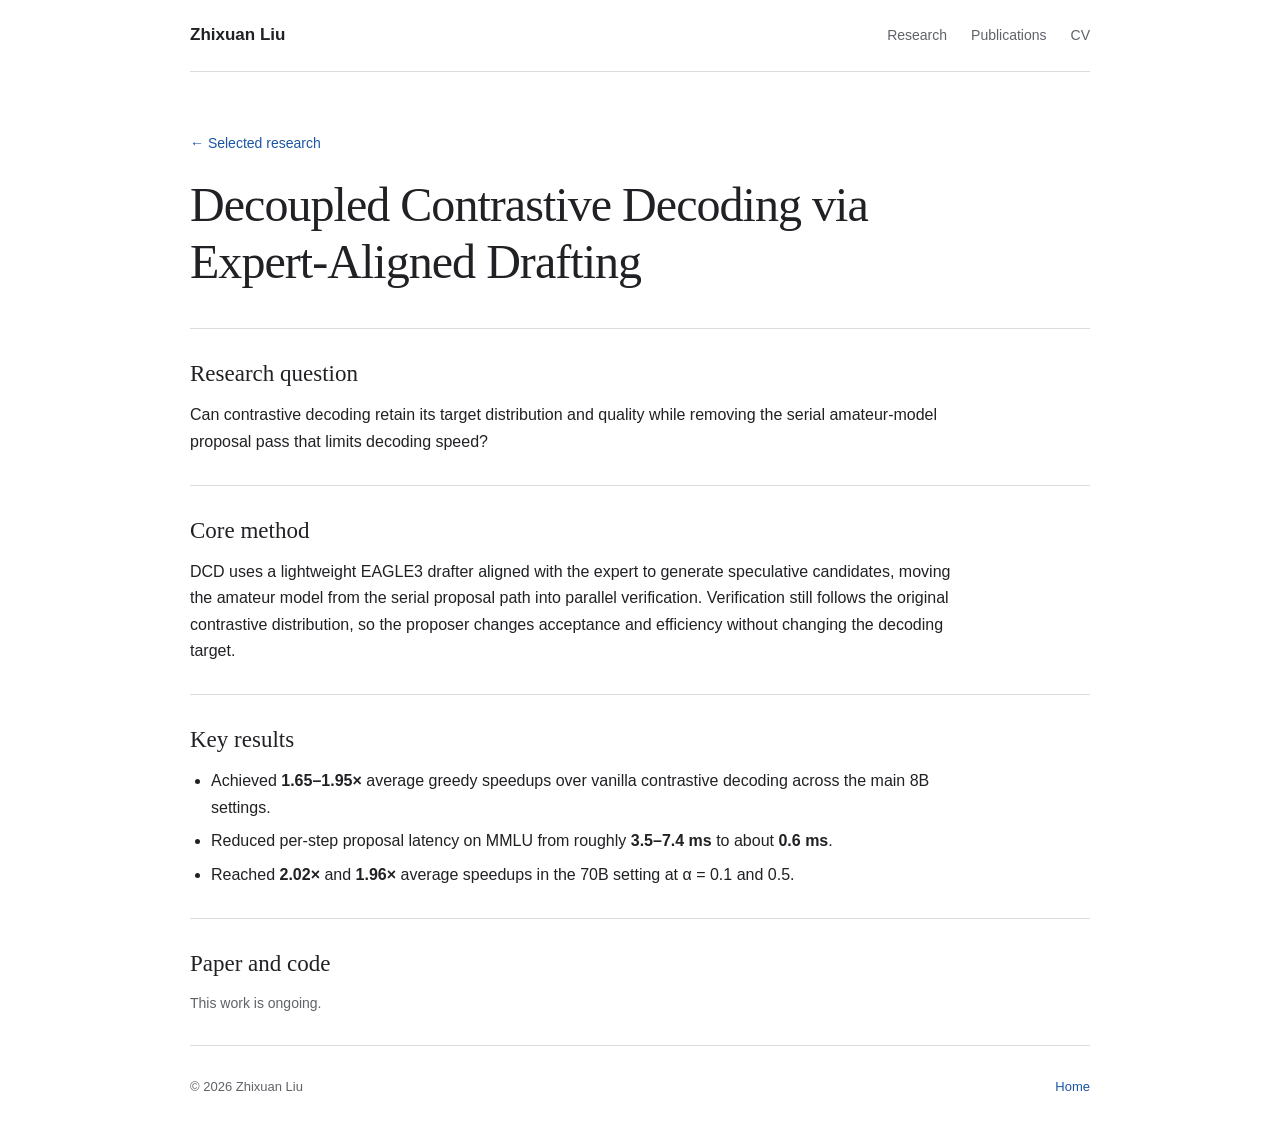
==== research/dcd.html @ 9f295ba3 "Add policy-safe research project pages" ====
<!doctype html>
<html lang="en">
<head>
  <meta charset="utf-8">
  <meta name="viewport" content="width=device-width, initial-scale=1">
  <title>Decoupled Contrastive Decoding · Zhixuan Liu</title>
  <meta name="description" content="Decoupled Contrastive Decoding via Expert-Aligned Drafting for efficient contrastive generation.">
  <link rel="canonical" href="https://chadlzx.github.io/research/dcd.html">
  <link rel="icon" href="../favicon.svg" type="image/svg+xml">
  <link rel="stylesheet" href="../styles.css">
</head>
<body>
  <main>
    <header class="site-header">
      <a class="site-name" href="../index.html">Zhixuan Liu</a>
      <nav aria-label="Primary navigation">
        <a href="../index.html#research">Research</a>
        <a href="../index.html#publications">Publications</a>
        <a href="../cv/Zhixuan_Liu_CV.pdf">CV</a>
      </nav>
    </header>

    <article class="project-content">
      <header class="project-header">
        <a class="back-link" href="../index.html#research">← Selected research</a>
        <h1>Decoupled Contrastive Decoding via Expert-Aligned Drafting</h1>
      </header>

      <section>
        <h2>Research question</h2>
        <p>Can contrastive decoding retain its target distribution and quality while removing the serial amateur-model proposal pass that limits decoding speed?</p>
      </section>

      <section>
        <h2>Core method</h2>
        <p>DCD uses a lightweight EAGLE3 drafter aligned with the expert to generate speculative candidates, moving the amateur model from the serial proposal path into parallel verification. Verification still follows the original contrastive distribution, so the proposer changes acceptance and efficiency without changing the decoding target.</p>
      </section>

      <section>
        <h2>Key results</h2>
        <ul>
          <li>Achieved <strong>1.65–1.95×</strong> average greedy speedups over vanilla contrastive decoding across the main 8B settings.</li>
          <li>Reduced per-step proposal latency on MMLU from roughly <strong>3.5–7.4 ms</strong> to about <strong>0.6 ms</strong>.</li>
          <li>Reached <strong>2.02×</strong> and <strong>1.96×</strong> average speedups in the 70B setting at α = 0.1 and 0.5.</li>
        </ul>
      </section>

      <section>
        <h2>Paper and code</h2>
        <p class="availability-note">This work is ongoing.</p>
      </section>
    </article>

    <footer><span>© 2026 Zhixuan Liu</span><a href="../index.html">Home</a></footer>
  </main>
</body>
</html>
---- styles.css ----
:root { --text: #202124; --muted: #5f6368; --link: #1a56a3; --line: #dadce0; }
* { box-sizing: border-box; }
html { scroll-behavior: smooth; }
body { margin: 0; background: #fff; color: var(--text); font-family: -apple-system, BlinkMacSystemFont, "Segoe UI", Arial, "Noto Sans", sans-serif; font-size: 16px; line-height: 1.65; -webkit-font-smoothing: antialiased; }
a { color: var(--link); text-decoration: none; }
a:hover { text-decoration: underline; }
main { width: min(900px, calc(100% - 40px)); margin: 0 auto; }
.site-header { display: flex; align-items: center; justify-content: space-between; min-height: 72px; border-bottom: 1px solid var(--line); }
.site-name { color: var(--text); font-size: 17px; font-weight: 650; }
.site-name:hover { text-decoration: none; }
nav { display: flex; gap: 24px; font-size: 14px; }
nav a { color: var(--muted); }
.intro { padding: 70px 0 54px; }
.intro h1 { margin: 0 0 4px; font-family: Georgia, "Times New Roman", serif; font-size: clamp(38px, 7vw, 54px); line-height: 1.15; font-weight: 500; letter-spacing: -.02em; }
.intro h1 span { margin-left: 10px; color: var(--muted); font-family: "Noto Serif SC", "Songti SC", SimSun, serif; font-size: .55em; font-weight: 400; }
.role { margin-top: 0 !important; color: var(--muted); }
.intro > p { max-width: 760px; margin: 20px 0 0; }
.profile-links { display: flex; flex-wrap: wrap; gap: 8px 20px; margin-top: 26px; font-size: 14px; }
.email-links { display: inline-flex; flex-wrap: wrap; gap: 0 5px; }
section { padding: 42px 0; border-top: 1px solid var(--line); scroll-margin-top: 20px; }
h2 { margin: 0 0 24px; font-family: Georgia, "Times New Roman", serif; font-size: 28px; line-height: 1.3; font-weight: 500; }
.selected-list { display: grid; }
.selected-item { padding: 24px 0; border-top: 1px solid #eceff1; }
.selected-item:first-child { padding-top: 0; border-top: 0; }
.selected-item h3, .publication-list h3 { margin: 0; font-size: 17px; line-height: 1.45; font-weight: 650; }
.project-title-link { color: inherit; }
.selected-item p { max-width: 800px; margin: 8px 0 0; }
.meta, .section-note, .authors, .venue-line { color: var(--muted); font-size: 14px; }
.selected-item .meta { margin-top: 3px; }
.item-links { display: flex; flex-wrap: wrap; gap: 5px 14px; font-size: 13px; }
.section-title-row { display: flex; align-items: baseline; justify-content: space-between; gap: 20px; }
.section-title-row h2 { margin-bottom: 0; }
.section-actions { display: flex; flex-wrap: wrap; justify-content: flex-end; gap: 8px 18px; font-size: 14px; }
.section-actions a { white-space: nowrap; }
.section-note { max-width: 720px; margin: 8px 0 28px; }
.publication-list { list-style: none; padding: 0; margin: 0; }
.publication-list > li { display: grid; grid-template-columns: 54px 1fr; gap: 16px; padding: 19px 0; border-top: 1px solid #eceff1; }
.publication-list > li:first-child { border-top-color: var(--line); }
.year { padding-top: 2px; color: var(--muted); font-size: 13px; font-variant-numeric: tabular-nums; }
.publication-list p { margin: 3px 0 0; line-height: 1.5; }
.authors strong { color: var(--text); font-weight: 650; }
.venue-line em { color: var(--text); }
.bibtex { margin-top: 8px; font-size: 13px; }
.bibtex summary { width: fit-content; color: var(--link); cursor: pointer; }
.bibtex pre { max-width: 100%; margin: 9px 0 0; padding: 13px 15px; overflow-x: auto; border: 1px solid #e2e5e8; border-radius: 3px; background: #f8f9fa; color: #303134; font: 12px/1.55 ui-monospace, SFMono-Regular, Consolas, "Liberation Mono", monospace; white-space: pre; }
.timeline { margin: 0; }
.timeline > div { display: grid; grid-template-columns: 130px 1fr; gap: 20px; padding: 15px 0; border-top: 1px solid #eceff1; }
.timeline > div:first-child { border-top-color: var(--line); }
.timeline dt { color: var(--muted); font-size: 14px; }
.timeline dd { margin: 0; }
.timeline dd strong, .timeline dd span { display: block; }
.timeline dd span { color: var(--muted); font-size: 14px; }
footer { display: flex; justify-content: space-between; padding: 30px 0 48px; border-top: 1px solid var(--line); color: var(--muted); font-size: 13px; }
.project-header { padding: 58px 0 38px; }
.back-link { display: inline-block; margin-bottom: 22px; font-size: 14px; }
.project-header h1 { max-width: 820px; margin: 0; font-family: Georgia, "Times New Roman", serif; font-size: clamp(34px, 6vw, 48px); line-height: 1.18; font-weight: 500; letter-spacing: -.02em; }
.project-header .meta { margin: 10px 0 0; }
.project-content section { padding: 30px 0; }
.project-content h2 { margin-bottom: 13px; font-size: 23px; }
.project-content p, .project-content ul { max-width: 780px; margin: 0; }
.project-content ul { padding-left: 21px; }
.project-content li + li { margin-top: 7px; }
.availability-note { color: var(--muted); font-size: 14px; }
@media (max-width: 650px) {
  main { width: min(100% - 30px, 900px); }
  .site-header { align-items: flex-start; padding: 18px 0; gap: 20px; }
  nav { justify-content: flex-end; flex-wrap: wrap; gap: 6px 14px; }
  nav a:nth-child(3) { display: none; }
  .intro { padding: 50px 0 40px; }
  .project-header { padding: 42px 0 30px; }
  section { padding: 34px 0; }
  .publication-list > li, .timeline > div { grid-template-columns: 1fr; gap: 3px; }
  .section-title-row { align-items: flex-start; }
}
@media (prefers-reduced-motion: reduce) { html { scroll-behavior: auto; } }
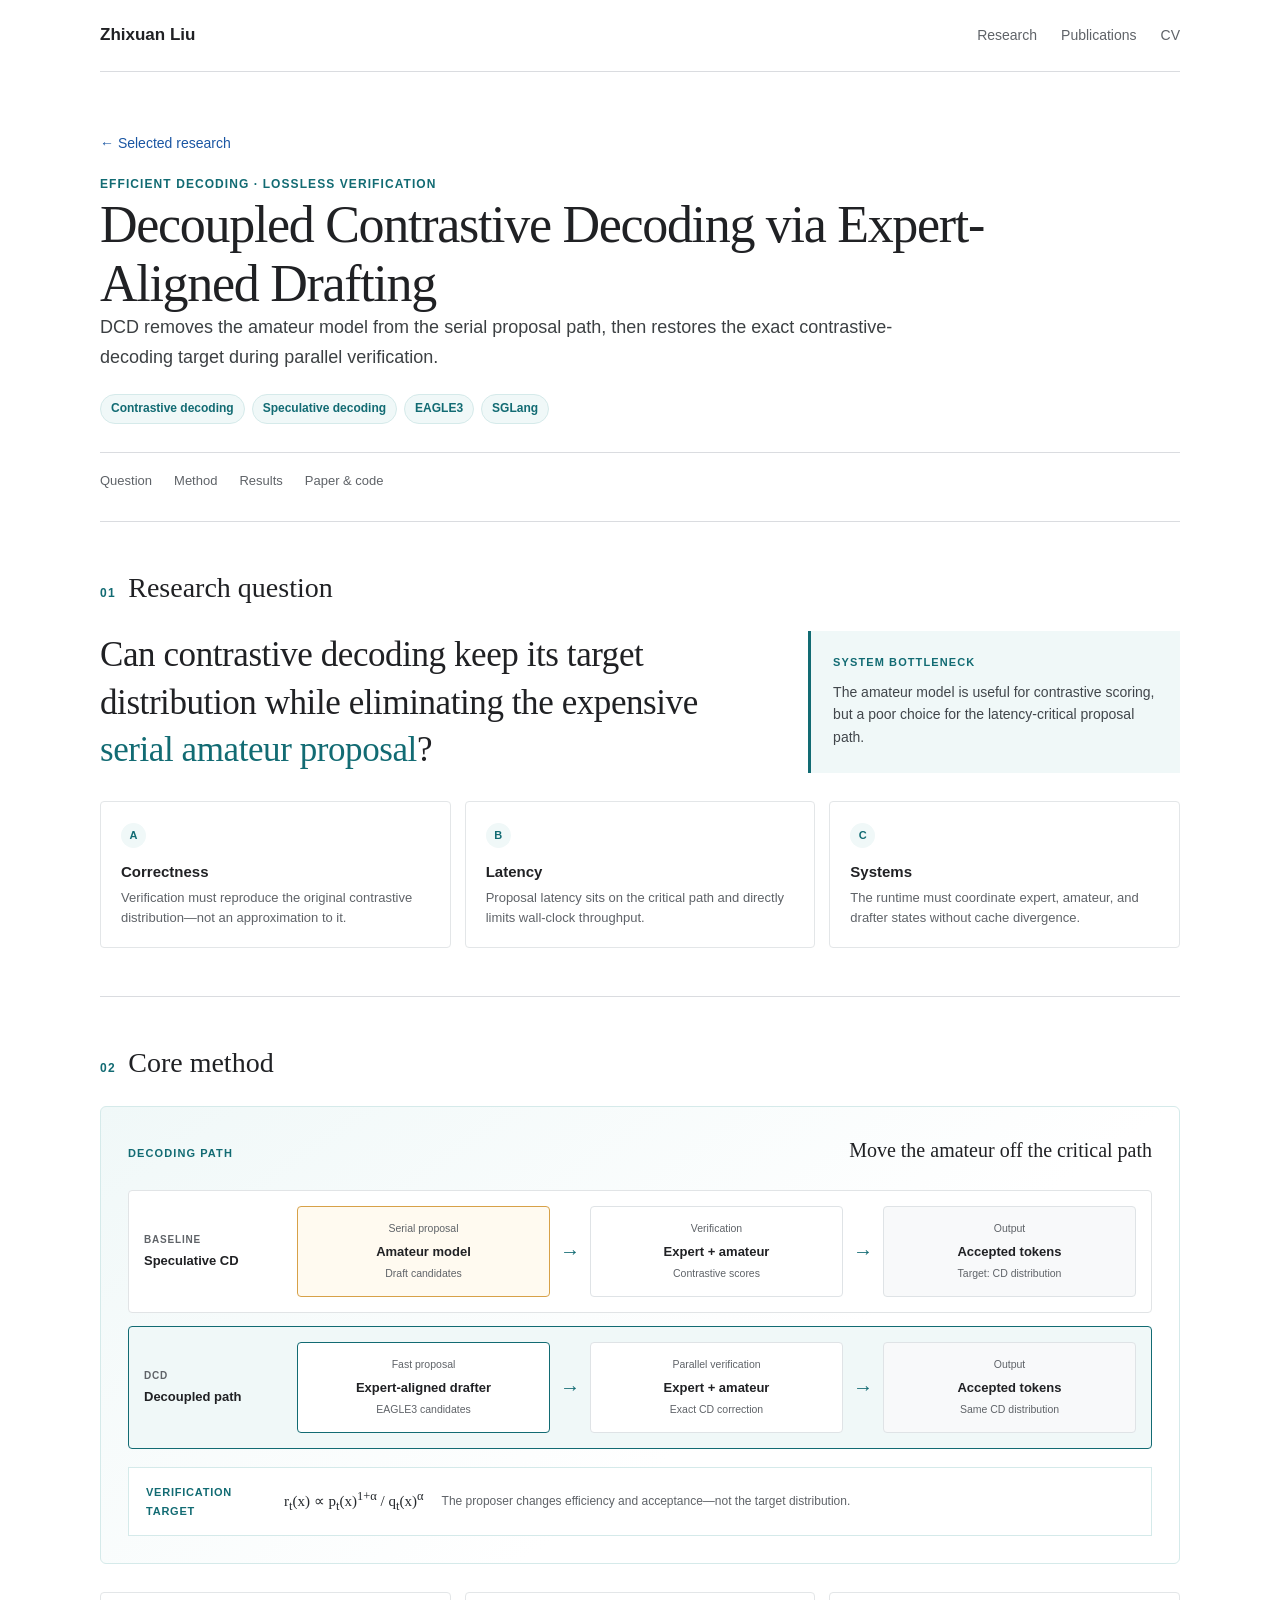
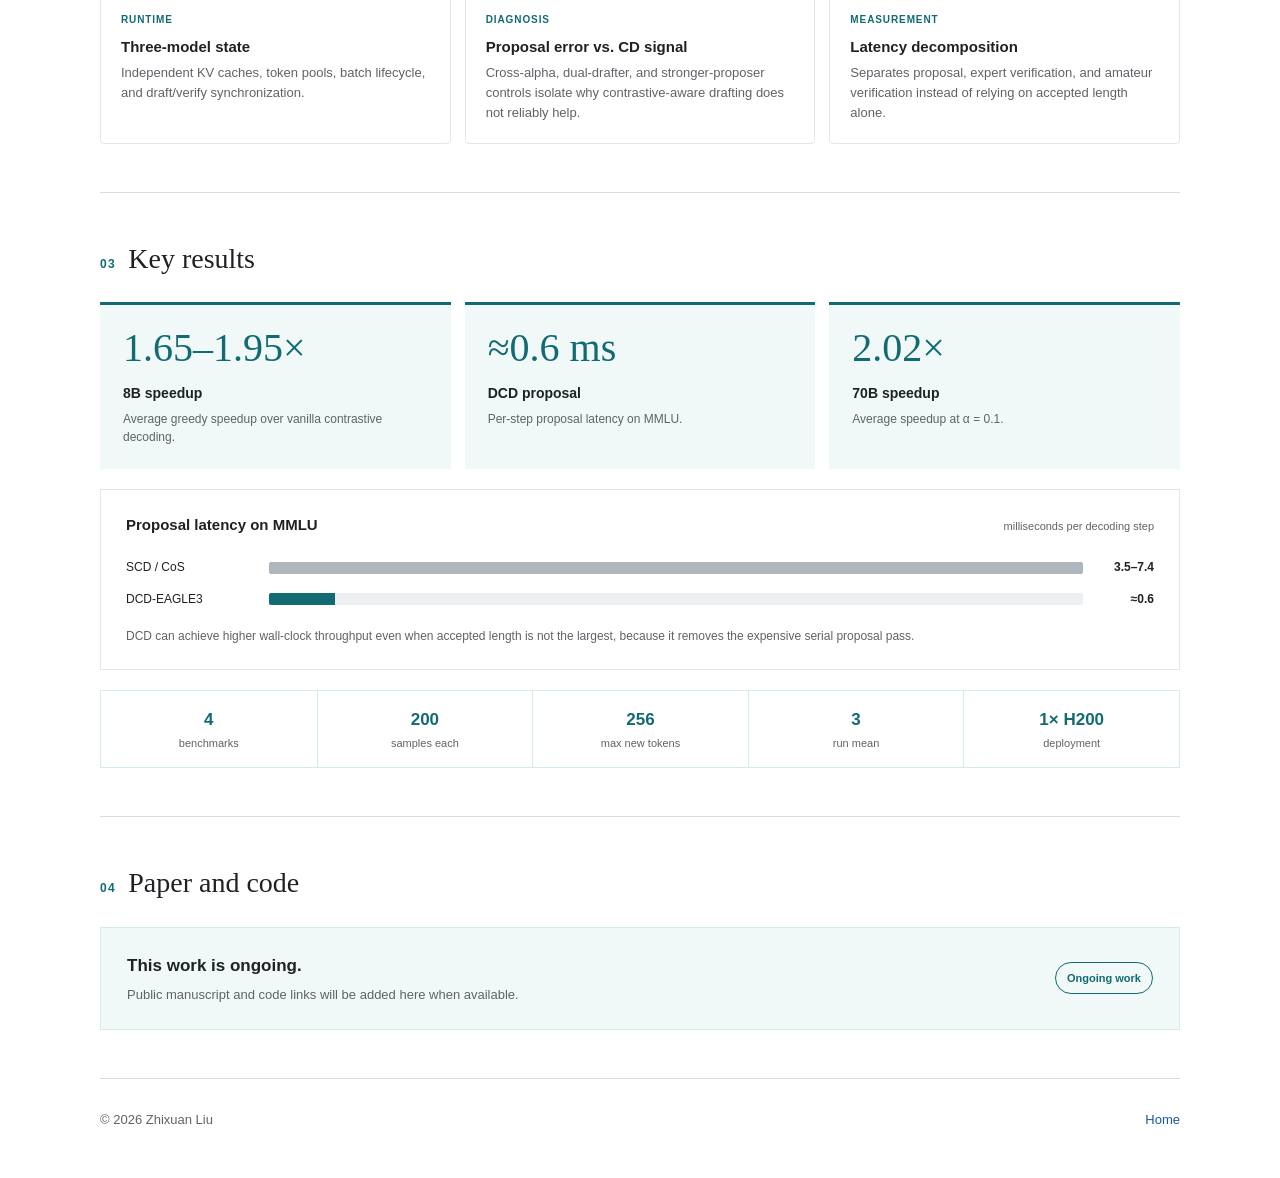
==== commit 49df962f: "Expand research pages into poster-style summaries" ====
--- a/research/dcd.html
+++ b/research/dcd.html
@@ -10,7 +10,7 @@
   <link rel="stylesheet" href="../styles.css">
 </head>
 <body>
-  <main>
+  <main class="project-shell project-dcd">
     <header class="site-header">
       <a class="site-name" href="../index.html">Zhixuan Liu</a>
       <nav aria-label="Primary navigation">
@@ -23,31 +23,82 @@
     <article class="project-content">
       <header class="project-header">
         <a class="back-link" href="../index.html#research">← Selected research</a>
+        <p class="project-kicker">Efficient decoding · Lossless verification</p>
         <h1>Decoupled Contrastive Decoding via Expert-Aligned Drafting</h1>
+        <p class="project-lead">DCD removes the amateur model from the serial proposal path, then restores the exact contrastive-decoding target during parallel verification.</p>
+        <div class="project-topics" aria-label="Research topics">
+          <span>Contrastive decoding</span><span>Speculative decoding</span><span>EAGLE3</span><span>SGLang</span>
+        </div>
+        <nav class="project-toc" aria-label="On this page">
+          <a href="#question">Question</a><a href="#method">Method</a><a href="#results">Results</a><a href="#resources">Paper &amp; code</a>
+        </nav>
       </header>
 
-      <section>
-        <h2>Research question</h2>
-        <p>Can contrastive decoding retain its target distribution and quality while removing the serial amateur-model proposal pass that limits decoding speed?</p>
+      <section id="question" class="poster-section">
+        <div class="section-heading"><span>01</span><h2>Research question</h2></div>
+        <div class="question-grid">
+          <p class="question-statement">Can contrastive decoding keep its target distribution while eliminating the expensive <em>serial amateur proposal</em>?</p>
+          <aside class="poster-callout"><span class="callout-label">System bottleneck</span><p>The amateur model is useful for contrastive scoring, but a poor choice for the latency-critical proposal path.</p></aside>
+        </div>
+        <div class="idea-grid">
+          <article><span class="idea-index">A</span><h3>Correctness</h3><p>Verification must reproduce the original contrastive distribution—not an approximation to it.</p></article>
+          <article><span class="idea-index">B</span><h3>Latency</h3><p>Proposal latency sits on the critical path and directly limits wall-clock throughput.</p></article>
+          <article><span class="idea-index">C</span><h3>Systems</h3><p>The runtime must coordinate expert, amateur, and drafter states without cache divergence.</p></article>
+        </div>
       </section>
 
-      <section>
-        <h2>Core method</h2>
-        <p>DCD uses a lightweight EAGLE3 drafter aligned with the expert to generate speculative candidates, moving the amateur model from the serial proposal path into parallel verification. Verification still follows the original contrastive distribution, so the proposer changes acceptance and efficiency without changing the decoding target.</p>
+      <section id="method" class="poster-section">
+        <div class="section-heading"><span>02</span><h2>Core method</h2></div>
+        <div class="method-board comparison-board">
+          <div class="board-title"><span>Decoding path</span><strong>Move the amateur off the critical path</strong></div>
+          <div class="flow-comparison">
+            <div class="flow-row flow-baseline">
+              <div class="flow-label"><span>Baseline</span><strong>Speculative CD</strong></div>
+              <article class="flow-node flow-node-warn"><small>Serial proposal</small><strong>Amateur model</strong><span>Draft candidates</span></article>
+              <span class="flow-arrow">→</span>
+              <article class="flow-node"><small>Verification</small><strong>Expert + amateur</strong><span>Contrastive scores</span></article>
+              <span class="flow-arrow">→</span>
+              <article class="flow-node flow-output"><small>Output</small><strong>Accepted tokens</strong><span>Target: CD distribution</span></article>
+            </div>
+            <div class="flow-row flow-ours">
+              <div class="flow-label"><span>DCD</span><strong>Decoupled path</strong></div>
+              <article class="flow-node flow-node-accent"><small>Fast proposal</small><strong>Expert-aligned drafter</strong><span>EAGLE3 candidates</span></article>
+              <span class="flow-arrow">→</span>
+              <article class="flow-node"><small>Parallel verification</small><strong>Expert + amateur</strong><span>Exact CD correction</span></article>
+              <span class="flow-arrow">→</span>
+              <article class="flow-node flow-output"><small>Output</small><strong>Accepted tokens</strong><span>Same CD distribution</span></article>
+            </div>
+          </div>
+          <div class="equation-strip"><span>Verification target</span><code>r<sub>t</sub>(x) ∝ p<sub>t</sub>(x)<sup>1+α</sup> / q<sub>t</sub>(x)<sup>α</sup></code><p>The proposer changes efficiency and acceptance—not the target distribution.</p></div>
+        </div>
+        <div class="implementation-grid">
+          <article><span>Runtime</span><h3>Three-model state</h3><p>Independent KV caches, token pools, batch lifecycle, and draft/verify synchronization.</p></article>
+          <article><span>Diagnosis</span><h3>Proposal error vs. CD signal</h3><p>Cross-alpha, dual-drafter, and stronger-proposer controls isolate why contrastive-aware drafting does not reliably help.</p></article>
+          <article><span>Measurement</span><h3>Latency decomposition</h3><p>Separates proposal, expert verification, and amateur verification instead of relying on accepted length alone.</p></article>
+        </div>
       </section>
 
-      <section>
-        <h2>Key results</h2>
-        <ul>
-          <li>Achieved <strong>1.65–1.95×</strong> average greedy speedups over vanilla contrastive decoding across the main 8B settings.</li>
-          <li>Reduced per-step proposal latency on MMLU from roughly <strong>3.5–7.4 ms</strong> to about <strong>0.6 ms</strong>.</li>
-          <li>Reached <strong>2.02×</strong> and <strong>1.96×</strong> average speedups in the 70B setting at α = 0.1 and 0.5.</li>
-        </ul>
+      <section id="results" class="poster-section">
+        <div class="section-heading"><span>03</span><h2>Key results</h2></div>
+        <div class="metric-grid">
+          <article><span class="metric-value">1.65–1.95×</span><strong>8B speedup</strong><p>Average greedy speedup over vanilla contrastive decoding.</p></article>
+          <article><span class="metric-value">≈0.6 ms</span><strong>DCD proposal</strong><p>Per-step proposal latency on MMLU.</p></article>
+          <article><span class="metric-value">2.02×</span><strong>70B speedup</strong><p>Average speedup at α = 0.1.</p></article>
+        </div>
+        <div class="chart-card">
+          <div class="chart-heading"><strong>Proposal latency on MMLU</strong><span>milliseconds per decoding step</span></div>
+          <div class="bar-comparison latency-bars" aria-label="Proposal latency comparison">
+            <div class="bar-row"><span>SCD / CoS</span><div class="bar-track"><i style="--bar:100%"></i></div><strong>3.5–7.4</strong></div>
+            <div class="bar-row"><span>DCD-EAGLE3</span><div class="bar-track"><i class="bar-accent" style="--bar:8.1%"></i></div><strong>≈0.6</strong></div>
+          </div>
+          <p class="chart-note">DCD can achieve higher wall-clock throughput even when accepted length is not the largest, because it removes the expensive serial proposal pass.</p>
+        </div>
+        <div class="evaluation-strip"><span><strong>4</strong> benchmarks</span><span><strong>200</strong> samples each</span><span><strong>256</strong> max new tokens</span><span><strong>3</strong> run mean</span><span><strong>1× H200</strong> deployment</span></div>
       </section>
 
-      <section>
-        <h2>Paper and code</h2>
-        <p class="availability-note">This work is ongoing.</p>
+      <section id="resources" class="poster-section resource-section">
+        <div class="section-heading"><span>04</span><h2>Paper and code</h2></div>
+        <div class="resource-panel"><div><strong>This work is ongoing.</strong><p>Public manuscript and code links will be added here when available.</p></div><span class="resource-status">Ongoing work</span></div>
       </section>
     </article>
 
--- a/styles.css
+++ b/styles.css
@@ -51,23 +51,172 @@
 .timeline dd strong, .timeline dd span { display: block; }
 .timeline dd span { color: var(--muted); font-size: 14px; }
 footer { display: flex; justify-content: space-between; padding: 30px 0 48px; border-top: 1px solid var(--line); color: var(--muted); font-size: 13px; }
-.project-header { padding: 58px 0 38px; }
-.back-link { display: inline-block; margin-bottom: 22px; font-size: 14px; }
-.project-header h1 { max-width: 820px; margin: 0; font-family: Georgia, "Times New Roman", serif; font-size: clamp(34px, 6vw, 48px); line-height: 1.18; font-weight: 500; letter-spacing: -.02em; }
-.project-header .meta { margin: 10px 0 0; }
-.project-content section { padding: 30px 0; }
-.project-content h2 { margin-bottom: 13px; font-size: 23px; }
-.project-content p, .project-content ul { max-width: 780px; margin: 0; }
-.project-content ul { padding-left: 21px; }
-.project-content li + li { margin-top: 7px; }
-.availability-note { color: var(--muted); font-size: 14px; }
+.project-shell { width: min(1080px, calc(100% - 40px)); --project: #315a7d; --project-soft: #f3f7fa; --project-mid: #dce7ef; }
+.project-sl { --project: #8a3f64; --project-soft: #fbf4f7; --project-mid: #efdce5; }
+.project-dcd { --project: #126b73; --project-soft: #f0f8f8; --project-mid: #d5eaea; }
+.project-ivg { --project: #4d681f; --project-soft: #f6f8f0; --project-mid: #e3ead4; }
+.project-header { padding: 58px 0 30px; }
+.back-link { display: inline-block; margin-bottom: 20px; font-size: 14px; }
+.project-kicker { margin: 0 0 8px; color: var(--project); font-size: 12px; font-weight: 700; letter-spacing: .09em; text-transform: uppercase; }
+.project-header h1 { max-width: 900px; margin: 0; font-family: Georgia, "Times New Roman", serif; font-size: clamp(34px, 5.8vw, 52px); line-height: 1.14; font-weight: 500; letter-spacing: -.025em; }
+.project-header .meta { margin: 9px 0 0; }
+.project-lead { max-width: 850px; margin: 20px 0 0; color: #3c4043; font-size: 18px; line-height: 1.62; }
+.project-topics { display: flex; flex-wrap: wrap; gap: 7px; margin-top: 22px; }
+.project-topics span { padding: 4px 10px; border: 1px solid var(--project-mid); border-radius: 999px; background: var(--project-soft); color: var(--project); font-size: 12px; font-weight: 600; }
+.project-toc { display: flex; gap: 7px 22px; margin-top: 28px; padding-top: 17px; border-top: 1px solid var(--line); font-size: 13px; }
+.project-toc a { color: var(--muted); }
+.project-content .poster-section { padding: 48px 0; }
+.section-heading { display: flex; align-items: baseline; gap: 12px; margin-bottom: 25px; }
+.section-heading > span { color: var(--project); font-size: 12px; font-weight: 800; letter-spacing: .12em; }
+.project-content .section-heading h2 { margin: 0; font-size: 28px; }
+.project-content p { margin: 0; }
+.question-grid { display: grid; grid-template-columns: minmax(0, 1.55fr) minmax(260px, .85fr); gap: 30px; align-items: stretch; }
+.question-statement { max-width: 730px; font-family: Georgia, "Times New Roman", serif; font-size: clamp(25px, 4vw, 35px); line-height: 1.35; letter-spacing: -.012em; }
+.question-statement em { color: var(--project); font-style: normal; }
+.poster-callout { padding: 22px; border-left: 3px solid var(--project); background: var(--project-soft); }
+.callout-label { display: block; margin-bottom: 9px; color: var(--project); font-size: 11px; font-weight: 800; letter-spacing: .1em; text-transform: uppercase; }
+.poster-callout p { color: #41464b; font-size: 14px; line-height: 1.62; }
+.idea-grid, .evidence-grid, .implementation-grid { display: grid; grid-template-columns: repeat(3, minmax(0, 1fr)); gap: 14px; margin-top: 28px; }
+.idea-grid article, .evidence-grid article, .implementation-grid article { padding: 19px 20px; border: 1px solid #e3e6e8; border-radius: 4px; background: #fff; }
+.idea-index { display: inline-grid; width: 25px; height: 25px; place-items: center; margin-bottom: 13px; border-radius: 50%; background: var(--project-soft); color: var(--project); font-size: 11px; font-weight: 800; }
+.idea-grid h3, .method-node h3, .implementation-grid h3 { margin: 0 0 6px; font-size: 15px; line-height: 1.4; }
+.idea-grid p, .evidence-grid p, .implementation-grid p { color: var(--muted); font-size: 13px; line-height: 1.55; }
+.method-board { padding: 27px; border: 1px solid var(--project-mid); border-radius: 6px; background: linear-gradient(145deg, var(--project-soft), #fff 62%); }
+.method-board + .method-board { margin-top: 18px; }
+.board-title { display: flex; align-items: baseline; justify-content: space-between; gap: 18px; margin-bottom: 23px; }
+.board-title span { color: var(--project); font-size: 11px; font-weight: 800; letter-spacing: .1em; text-transform: uppercase; }
+.board-title strong { font-family: Georgia, "Times New Roman", serif; font-size: 20px; font-weight: 500; text-align: right; }
+.method-track { display: grid; gap: 24px; }
+.method-track-four { grid-template-columns: repeat(4, minmax(0, 1fr)); }
+.method-track-three { grid-template-columns: repeat(3, minmax(0, 1fr)); }
+.method-node { position: relative; min-height: 145px; padding: 18px; border: 1px solid #dfe3e6; border-radius: 4px; background: rgba(255,255,255,.9); }
+.method-node + .method-node::before { content: "→"; position: absolute; left: -20px; top: 50%; color: var(--project); font-size: 19px; font-weight: 700; transform: translate(-50%, -50%); }
+.method-node-accent { border-color: var(--project); box-shadow: inset 0 3px 0 var(--project); }
+.node-step { display: inline-grid; width: 22px; height: 22px; place-items: center; margin-bottom: 12px; border-radius: 50%; background: var(--project); color: #fff; font-size: 10px; font-weight: 800; }
+.method-node p { color: var(--muted); font-size: 12.5px; line-height: 1.5; }
+.board-rule { display: grid; grid-template-columns: 110px 1fr; gap: 15px; margin-top: 20px; padding: 14px 17px; border-top: 1px solid var(--project-mid); background: rgba(255,255,255,.55); }
+.board-rule span { color: var(--project); font-size: 11px; font-weight: 800; letter-spacing: .07em; text-transform: uppercase; }
+.board-rule p { font-size: 13px; }
+.control-board { background: #fff; }
+.flow-comparison { display: grid; gap: 13px; }
+.flow-row { display: grid; grid-template-columns: 145px minmax(155px, 1fr) 24px minmax(155px, 1fr) 24px minmax(155px, 1fr); gap: 8px; align-items: center; padding: 15px; border: 1px solid #e1e4e6; border-radius: 4px; background: #fff; }
+.flow-ours { border-color: var(--project); background: var(--project-soft); }
+.flow-label span { display: block; color: var(--muted); font-size: 10px; font-weight: 800; letter-spacing: .08em; text-transform: uppercase; }
+.flow-label strong { display: block; margin-top: 2px; font-size: 13px; }
+.flow-node { min-height: 91px; padding: 13px; border: 1px solid #dfe3e6; border-radius: 4px; background: #fff; text-align: center; }
+.flow-node small, .flow-node span { display: block; color: var(--muted); font-size: 10.5px; }
+.flow-node strong { display: block; margin: 6px 0 4px; font-size: 13px; line-height: 1.3; }
+.flow-node-warn { border-color: #d7a148; background: #fffaf0; }
+.flow-node-accent { border-color: var(--project); }
+.flow-output { background: #f8f9fa; }
+.flow-arrow { color: var(--project); font-size: 20px; text-align: center; }
+.equation-strip { display: grid; grid-template-columns: 120px auto 1fr; gap: 18px; align-items: center; margin-top: 18px; padding: 15px 17px; background: #fff; border: 1px solid var(--project-mid); }
+.equation-strip > span { color: var(--project); font-size: 11px; font-weight: 800; letter-spacing: .07em; text-transform: uppercase; }
+.equation-strip code { color: #24282c; font: 15px/1.4 Georgia, "Times New Roman", serif; white-space: nowrap; }
+.equation-strip p { color: var(--muted); font-size: 12px; }
+.implementation-grid article > span { display: block; margin-bottom: 8px; color: var(--project); font-size: 10px; font-weight: 800; letter-spacing: .09em; text-transform: uppercase; }
+.hero-result { display: grid; grid-template-columns: 1fr 50px 1fr 1fr; gap: 20px; align-items: center; padding: 26px 28px; border: 1px solid var(--project-mid); background: var(--project-soft); }
+.hero-result > div:not(.result-badge) { display: grid; }
+.result-number { font-family: Georgia, "Times New Roman", serif; font-size: clamp(37px, 6vw, 54px); line-height: 1; font-variant-numeric: tabular-nums; }
+.result-number-accent { color: var(--project); }
+.result-caption { margin-top: 8px; color: var(--muted); font-size: 12px; }
+.result-arrow { color: var(--project); font-size: 30px; text-align: center; }
+.result-badge { justify-self: end; padding: 14px 18px; border-left: 2px solid var(--project); background: #fff; }
+.result-badge strong, .result-badge span { display: block; }
+.result-badge strong { color: var(--project); font-size: 24px; }
+.result-badge span { color: var(--muted); font-size: 11px; }
+.bar-comparison { display: grid; gap: 12px; margin-top: 25px; }
+.bar-row { display: grid; grid-template-columns: 130px 1fr 58px; gap: 13px; align-items: center; font-size: 12px; }
+.bar-track { height: 12px; overflow: hidden; border-radius: 2px; background: #edf0f2; }
+.bar-track i { display: block; width: var(--bar); height: 100%; background: #afb7bd; }
+.bar-track .bar-accent { background: var(--project); }
+.bar-row strong { font-variant-numeric: tabular-nums; text-align: right; }
+.evidence-grid article strong { display: block; margin-bottom: 5px; font-size: 14px; }
+.metric-grid { display: grid; grid-template-columns: repeat(3, minmax(0, 1fr)); gap: 14px; }
+.metric-grid article { padding: 23px; border-top: 3px solid var(--project); background: var(--project-soft); }
+.metric-value { display: block; margin-bottom: 14px; color: var(--project); font-family: Georgia, "Times New Roman", serif; font-size: clamp(29px, 4.6vw, 40px); line-height: 1; }
+.metric-grid strong { display: block; margin-bottom: 5px; font-size: 14px; }
+.metric-grid p { color: var(--muted); font-size: 12px; line-height: 1.5; }
+.chart-card { margin-top: 20px; padding: 23px 25px; border: 1px solid #e1e5e7; }
+.chart-heading { display: flex; align-items: baseline; justify-content: space-between; gap: 20px; margin-bottom: 20px; }
+.chart-heading strong { font-size: 15px; }
+.chart-heading span { color: var(--muted); font-size: 11px; }
+.chart-card .bar-comparison { margin-top: 0; }
+.chart-note { margin-top: 18px !important; color: var(--muted); font-size: 12px; line-height: 1.55; }
+.evaluation-strip { display: grid; grid-template-columns: repeat(5, 1fr); margin-top: 20px; border: 1px solid var(--project-mid); }
+.evaluation-strip span { padding: 15px 9px; color: var(--muted); font-size: 11px; text-align: center; }
+.evaluation-strip span + span { border-left: 1px solid var(--project-mid); }
+.evaluation-strip strong { display: block; color: var(--project); font-size: 17px; }
+.ivg-source { width: 270px; margin: 0 auto 24px; padding: 16px; border: 1px solid var(--project); background: #fff; text-align: center; }
+.ivg-source span, .ivg-source p { display: block; color: var(--muted); font-size: 10.5px; }
+.ivg-source strong { display: block; margin: 4px 0; font-size: 15px; }
+.ivg-branches { display: grid; grid-template-columns: 1fr 1fr; gap: 24px; position: relative; }
+.ivg-branches::before { content: ""; position: absolute; left: 25%; right: 25%; top: -24px; height: 24px; border-left: 1px solid var(--project); border-right: 1px solid var(--project); border-top: 1px solid var(--project); }
+.ivg-branch { display: grid; justify-items: center; padding: 20px; border: 1px solid var(--project-mid); background: #fff; }
+.branch-label { margin-bottom: 12px; color: var(--project); font-size: 11px; font-weight: 800; letter-spacing: .08em; text-transform: uppercase; }
+.branch-step { width: min(100%, 270px); padding: 11px 14px; border: 1px solid #e0e4e6; background: #f8f9fa; text-align: center; }
+.branch-step small, .branch-step strong { display: block; }
+.branch-step small { color: var(--muted); font-size: 9px; text-transform: uppercase; }
+.branch-step strong { margin-top: 2px; font-size: 12px; }
+.branch-arrow { color: var(--project); line-height: 1.7; }
+.branch-output { width: min(100%, 300px); padding: 14px; border: 1px solid var(--project); background: var(--project-soft); text-align: center; }
+.branch-output strong, .branch-output span { display: block; }
+.branch-output strong { font-size: 13px; }
+.branch-output span { margin-top: 4px; color: var(--muted); font-size: 10px; }
+.ivg-merge { margin-top: 20px; padding: 18px; border: 1px solid var(--project); background: var(--project); color: #fff; text-align: center; }
+.ivg-merge span, .ivg-merge strong, .ivg-merge p { display: block; }
+.ivg-merge span { font-size: 9px; font-weight: 800; letter-spacing: .1em; text-transform: uppercase; opacity: .8; }
+.ivg-merge strong { margin: 4px 0; font-size: 14px; }
+.ivg-merge p { font-size: 11px; opacity: .8; }
+.paired-bars { display: grid; gap: 24px; }
+.paired-group { display: grid; gap: 8px; }
+.paired-label { font-size: 12px; font-weight: 650; }
+.resource-panel { display: flex; align-items: center; justify-content: space-between; gap: 25px; padding: 24px 26px; border: 1px solid var(--project-mid); background: var(--project-soft); }
+.resource-panel strong { display: block; font-size: 17px; }
+.resource-panel p { margin-top: 4px; color: var(--muted); font-size: 13px; }
+.resource-status { flex: 0 0 auto; padding: 6px 11px; border: 1px solid var(--project); border-radius: 999px; color: var(--project); font-size: 11px; font-weight: 700; }
+.resource-links { display: grid; grid-template-columns: repeat(3, 1fr); gap: 14px; }
+.resource-links a { display: block; padding: 22px; border: 1px solid var(--project-mid); background: var(--project-soft); color: var(--text); }
+.resource-links a:hover { border-color: var(--project); text-decoration: none; }
+.resource-links span, .resource-links strong { display: block; }
+.resource-links span { color: var(--muted); font-size: 11px; }
+.resource-links strong { margin-top: 7px; color: var(--project); font-size: 15px; }
 @media (max-width: 650px) {
   main { width: min(100% - 30px, 900px); }
   .site-header { align-items: flex-start; padding: 18px 0; gap: 20px; }
   nav { justify-content: flex-end; flex-wrap: wrap; gap: 6px 14px; }
-  nav a:nth-child(3) { display: none; }
+  .site-header > nav a:nth-child(3) { display: none; }
   .intro { padding: 50px 0 40px; }
-  .project-header { padding: 42px 0 30px; }
+  .project-shell { width: min(100% - 30px, 1080px); }
+  .project-header { padding: 42px 0 26px; }
+  .project-lead { font-size: 16px; }
+  .project-toc { gap: 7px 14px; overflow-x: auto; white-space: nowrap; }
+  .project-content .poster-section { padding: 38px 0; }
+  .question-grid, .idea-grid, .evidence-grid, .implementation-grid, .metric-grid, .resource-links, .ivg-branches { grid-template-columns: 1fr; }
+  .question-grid { gap: 20px; }
+  .method-board { padding: 20px 16px; }
+  .board-title { display: block; }
+  .board-title strong { display: block; margin-top: 5px; text-align: left; }
+  .method-track-four, .method-track-three { grid-template-columns: 1fr; }
+  .method-node { min-height: 0; }
+  .method-node + .method-node::before { content: "↓"; left: 50%; top: -15px; }
+  .board-rule { grid-template-columns: 1fr; gap: 5px; }
+  .flow-row { grid-template-columns: 1fr; }
+  .flow-label { margin-bottom: 4px; }
+  .flow-arrow { transform: rotate(90deg); }
+  .equation-strip { grid-template-columns: 1fr; gap: 7px; }
+  .hero-result { grid-template-columns: 1fr 35px 1fr; padding: 22px 18px; }
+  .result-badge { grid-column: 1 / -1; justify-self: stretch; }
+  .bar-row { grid-template-columns: 88px 1fr 48px; gap: 8px; }
+  .evaluation-strip { grid-template-columns: repeat(2, 1fr); }
+  .evaluation-strip span + span { border-left: 0; }
+  .evaluation-strip span:nth-child(even) { border-left: 1px solid var(--project-mid); }
+  .evaluation-strip span:nth-child(n+3) { border-top: 1px solid var(--project-mid); }
+  .ivg-source { width: 100%; }
+  .ivg-branches::before { display: none; }
+  .resource-panel { align-items: flex-start; flex-direction: column; }
+  .chart-heading { display: block; }
+  .chart-heading span { display: block; margin-top: 3px; }
   section { padding: 34px 0; }
   .publication-list > li, .timeline > div { grid-template-columns: 1fr; gap: 3px; }
   .section-title-row { align-items: flex-start; }
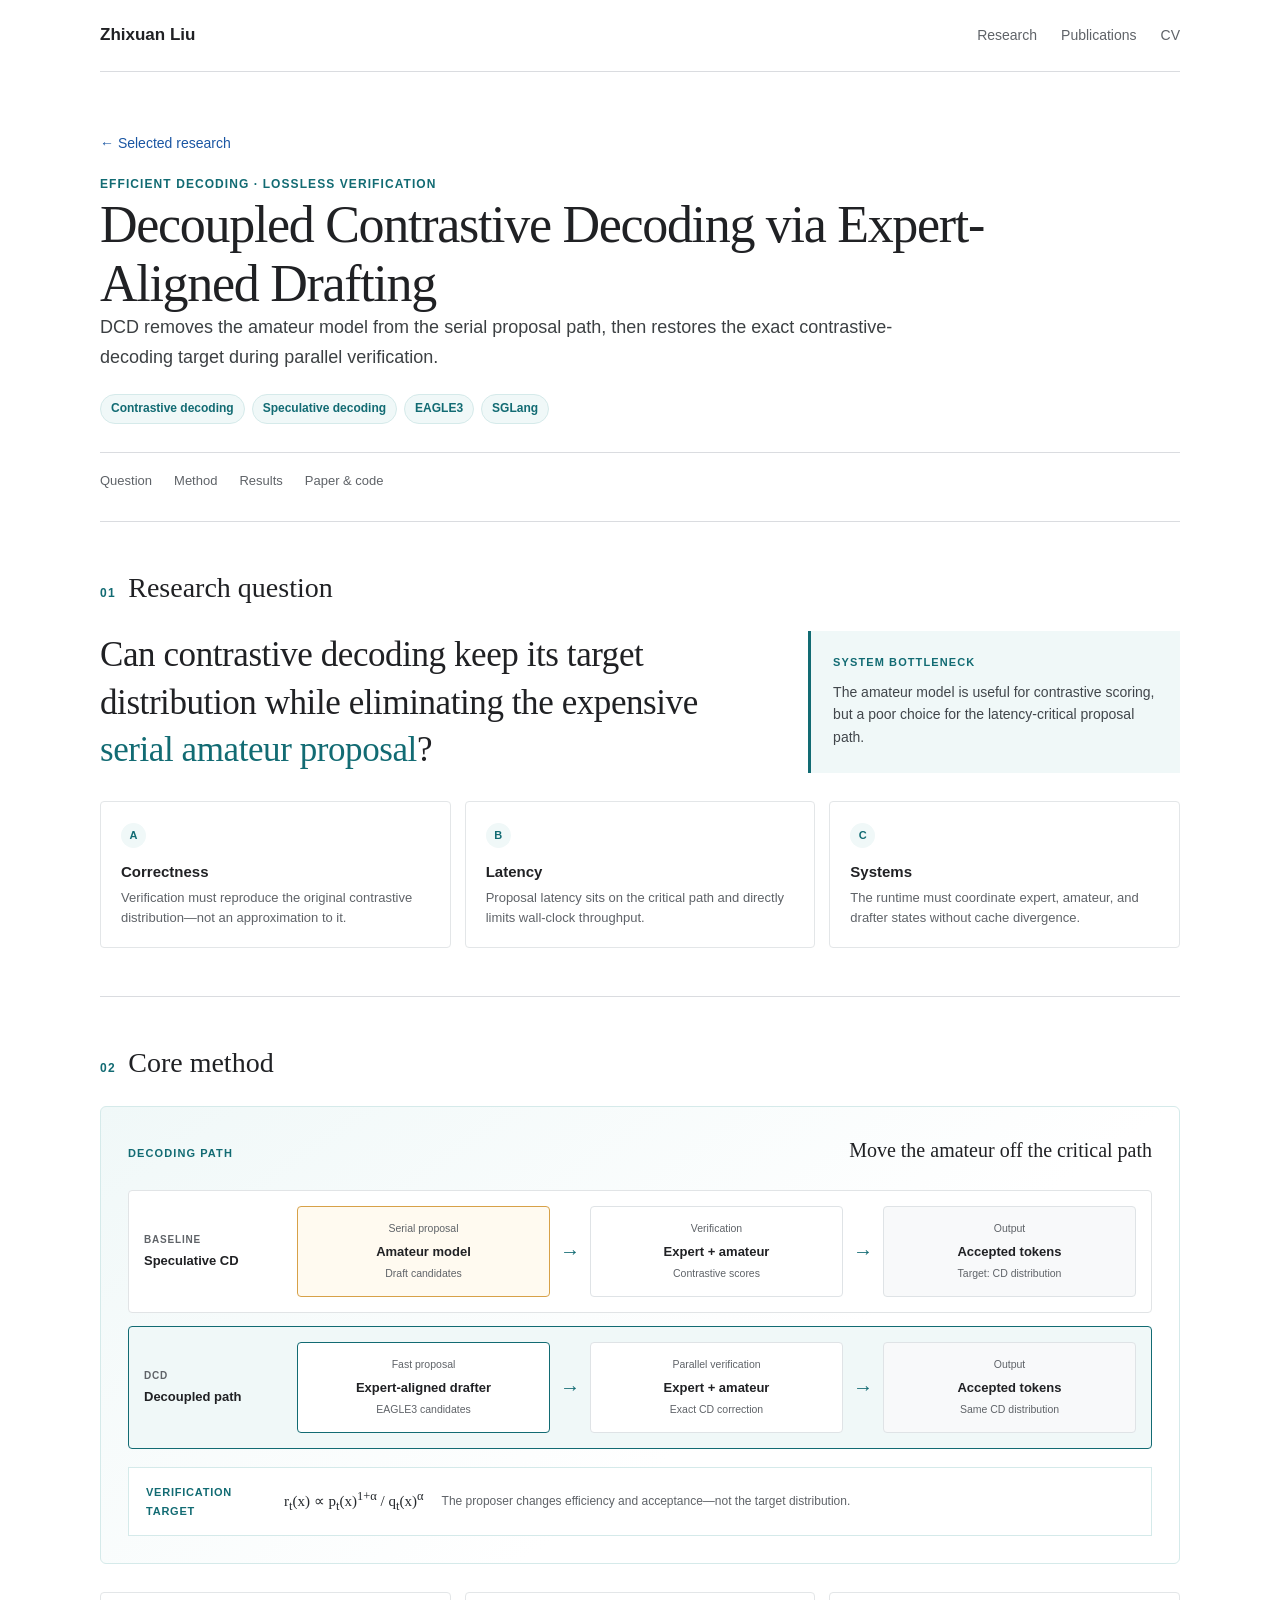
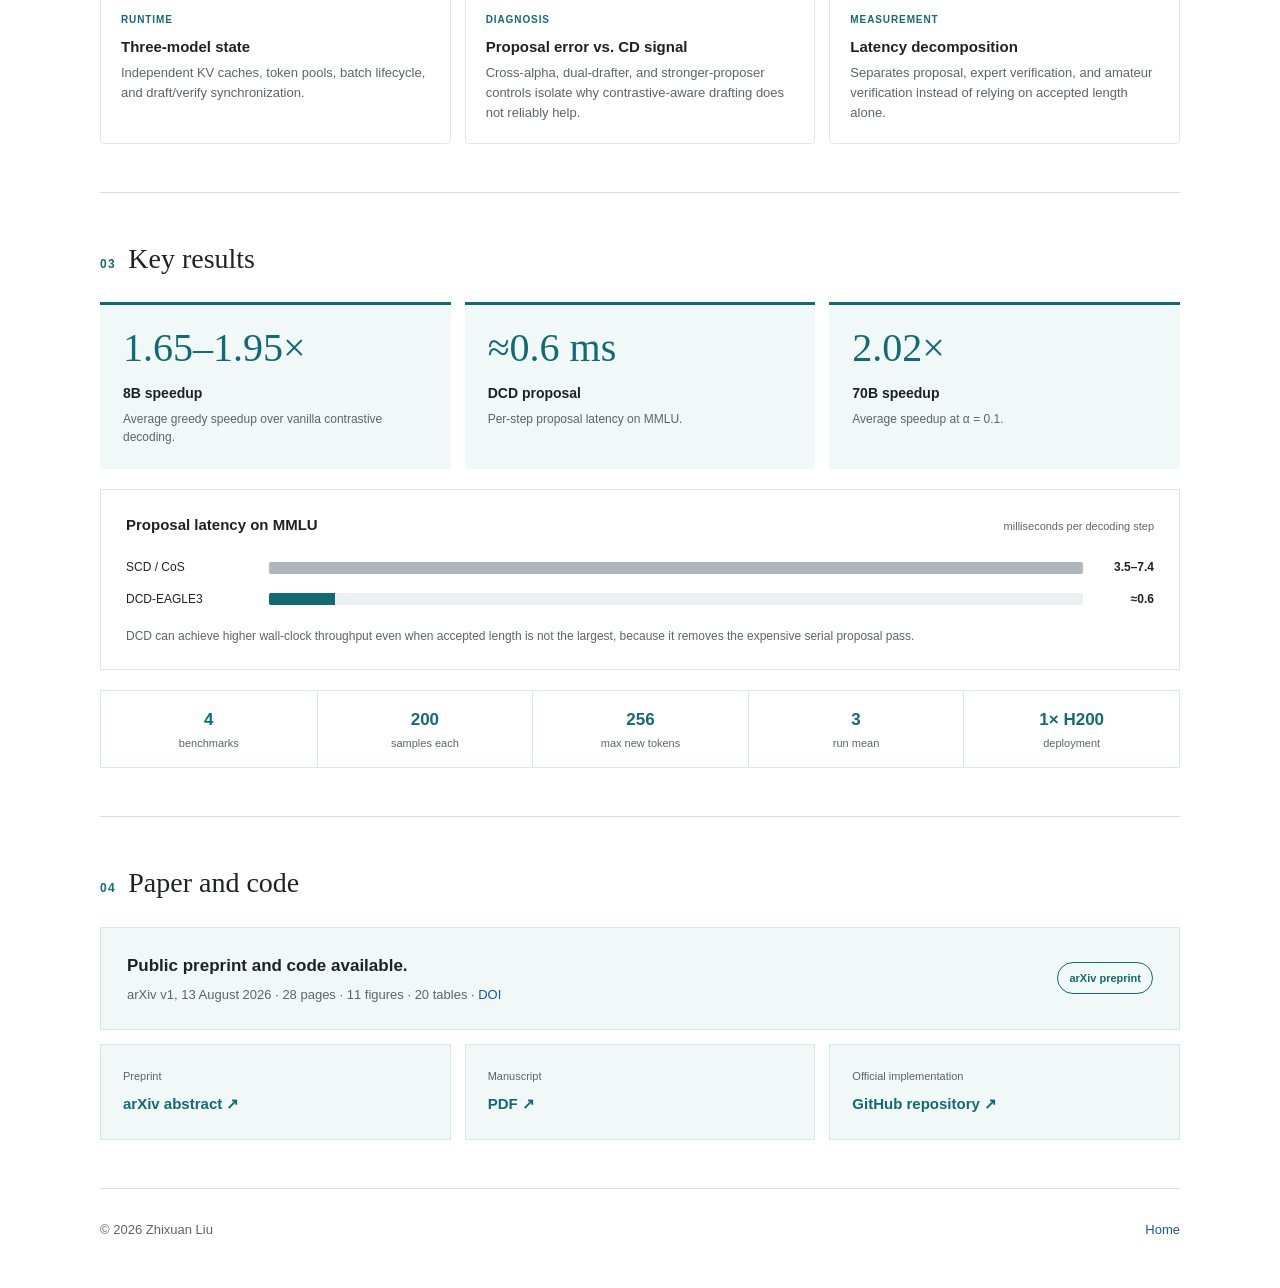
==== commit 0d381fe0: "Publish DCD arXiv preprint and code" ====
--- a/research/dcd.html
+++ b/research/dcd.html
@@ -98,7 +98,12 @@
 
       <section id="resources" class="poster-section resource-section">
         <div class="section-heading"><span>04</span><h2>Paper and code</h2></div>
-        <div class="resource-panel"><div><strong>This work is ongoing.</strong><p>Public manuscript and code links will be added here when available.</p></div><span class="resource-status">Ongoing work</span></div>
+        <div class="resource-panel"><div><strong>Public preprint and code available.</strong><p>arXiv v1, 13 August 2026 · 28 pages · 11 figures · 20 tables · <a href="https://doi.org/10.48550/arXiv.2608.12913">DOI</a></p></div><span class="resource-status">arXiv preprint</span></div>
+        <div class="resource-links">
+          <a href="https://arxiv.org/abs/2608.12913"><span>Preprint</span><strong>arXiv abstract ↗</strong></a>
+          <a href="https://arxiv.org/pdf/2608.12913"><span>Manuscript</span><strong>PDF ↗</strong></a>
+          <a href="https://github.com/chadlzx/dcd"><span>Official implementation</span><strong>GitHub repository ↗</strong></a>
+        </div>
       </section>
     </article>
 
--- a/styles.css
+++ b/styles.css
@@ -175,6 +175,7 @@
 .resource-panel strong { display: block; font-size: 17px; }
 .resource-panel p { margin-top: 4px; color: var(--muted); font-size: 13px; }
 .resource-status { flex: 0 0 auto; padding: 6px 11px; border: 1px solid var(--project); border-radius: 999px; color: var(--project); font-size: 11px; font-weight: 700; }
+.resource-panel + .resource-links { margin-top: 14px; }
 .resource-links { display: grid; grid-template-columns: repeat(3, 1fr); gap: 14px; }
 .resource-links a { display: block; padding: 22px; border: 1px solid var(--project-mid); background: var(--project-soft); color: var(--text); }
 .resource-links a:hover { border-color: var(--project); text-decoration: none; }
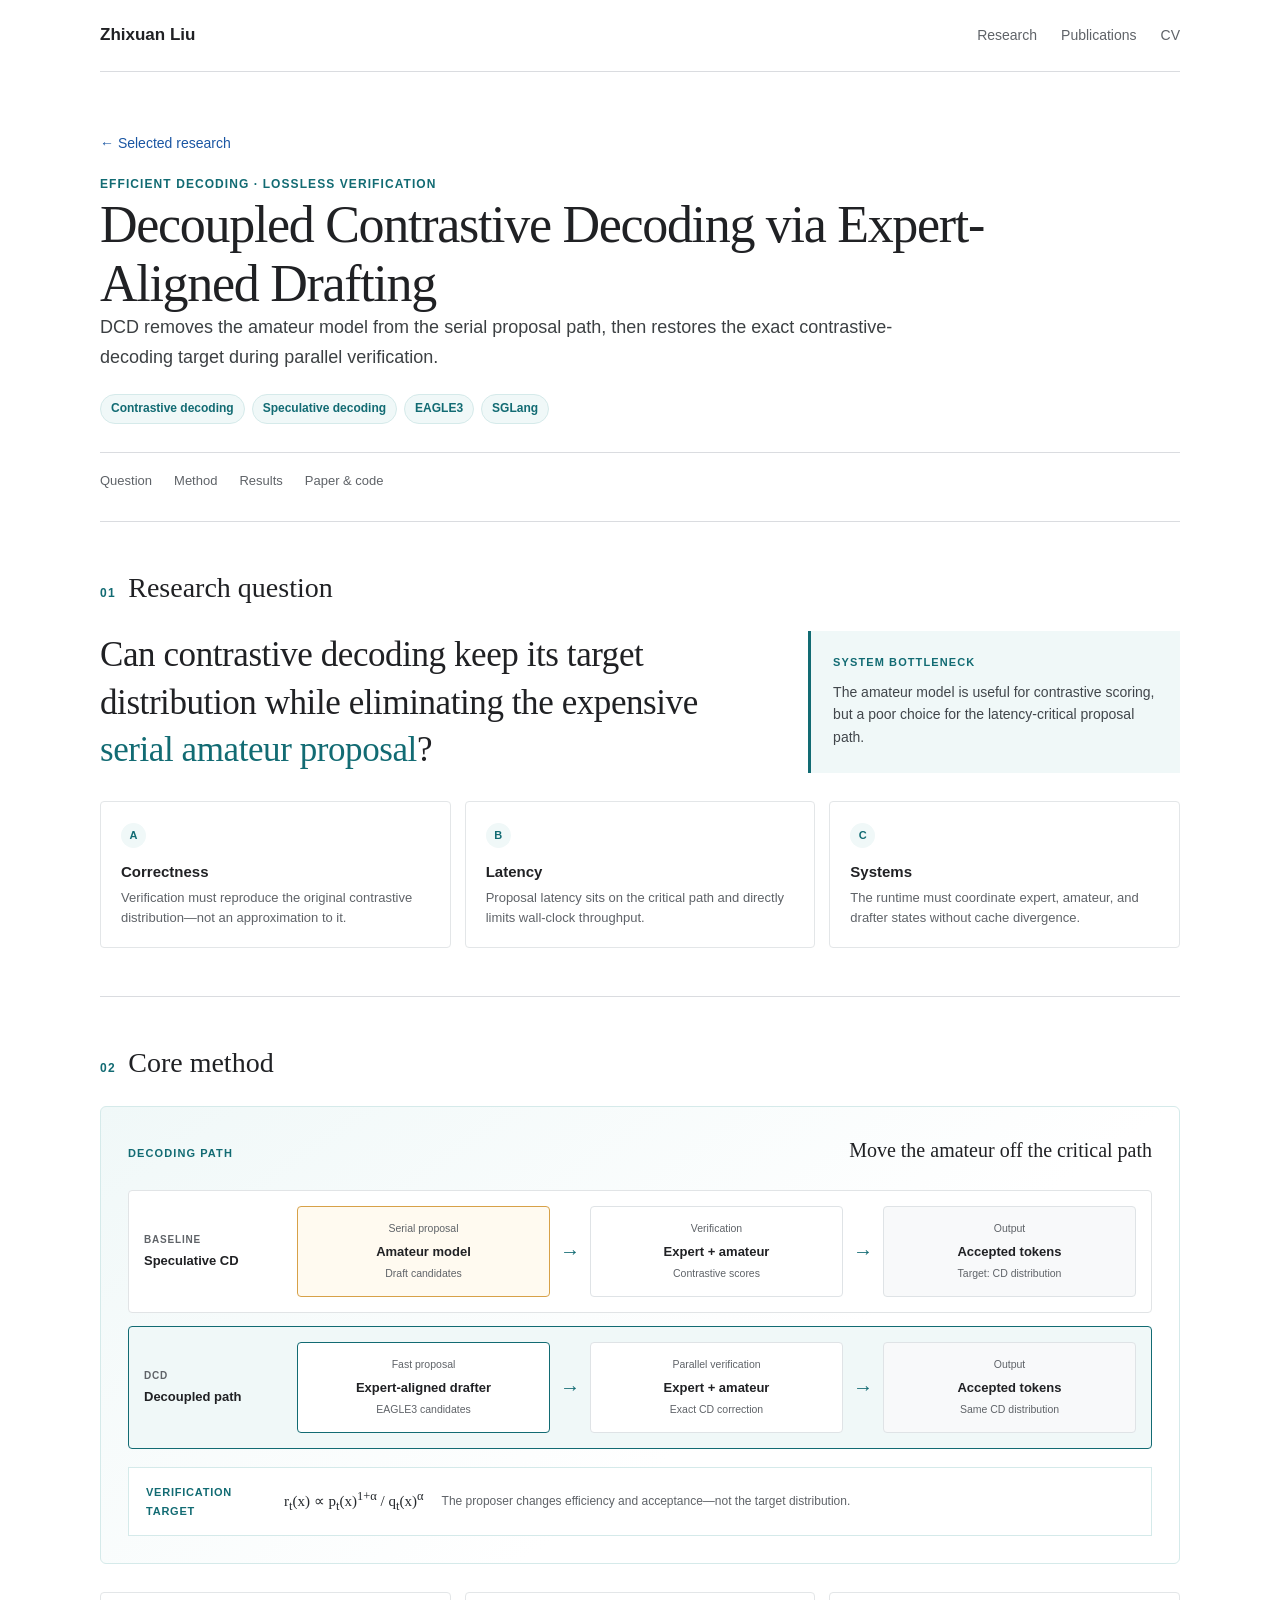
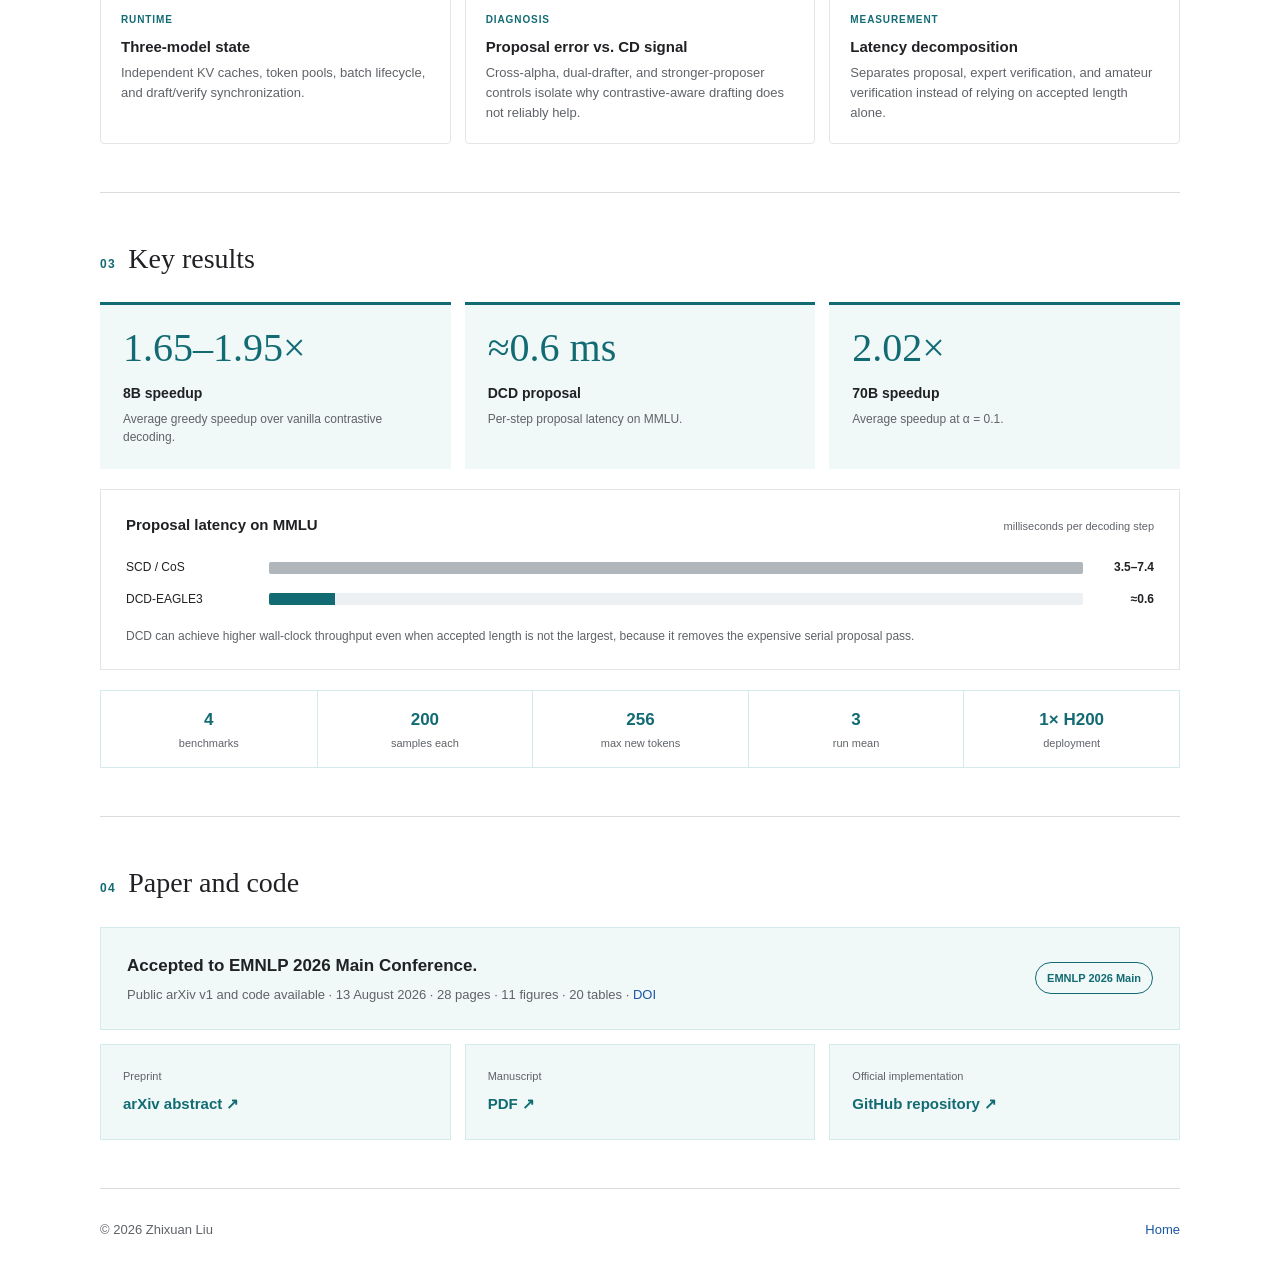
==== commit 21e996ce: "Update EMNLP acceptance and recruiting status" ====
--- a/research/dcd.html
+++ b/research/dcd.html
@@ -4,7 +4,7 @@
   <meta charset="utf-8">
   <meta name="viewport" content="width=device-width, initial-scale=1">
   <title>Decoupled Contrastive Decoding · Zhixuan Liu</title>
-  <meta name="description" content="Decoupled Contrastive Decoding via Expert-Aligned Drafting for efficient contrastive generation.">
+  <meta name="description" content="EMNLP 2026 Main Conference paper on Decoupled Contrastive Decoding via Expert-Aligned Drafting for efficient contrastive generation.">
   <link rel="canonical" href="https://chadlzx.github.io/research/dcd.html">
   <link rel="icon" href="../favicon.svg" type="image/svg+xml">
   <link rel="stylesheet" href="../styles.css">
@@ -98,7 +98,7 @@
 
       <section id="resources" class="poster-section resource-section">
         <div class="section-heading"><span>04</span><h2>Paper and code</h2></div>
-        <div class="resource-panel"><div><strong>Public preprint and code available.</strong><p>arXiv v1, 13 August 2026 · 28 pages · 11 figures · 20 tables · <a href="https://doi.org/10.48550/arXiv.2608.12913">DOI</a></p></div><span class="resource-status">arXiv preprint</span></div>
+        <div class="resource-panel"><div><strong>Accepted to EMNLP 2026 Main Conference.</strong><p>Public arXiv v1 and code available · 13 August 2026 · 28 pages · 11 figures · 20 tables · <a href="https://doi.org/10.48550/arXiv.2608.12913">DOI</a></p></div><span class="resource-status">EMNLP 2026 Main</span></div>
         <div class="resource-links">
           <a href="https://arxiv.org/abs/2608.12913"><span>Preprint</span><strong>arXiv abstract ↗</strong></a>
           <a href="https://arxiv.org/pdf/2608.12913"><span>Manuscript</span><strong>PDF ↗</strong></a>
